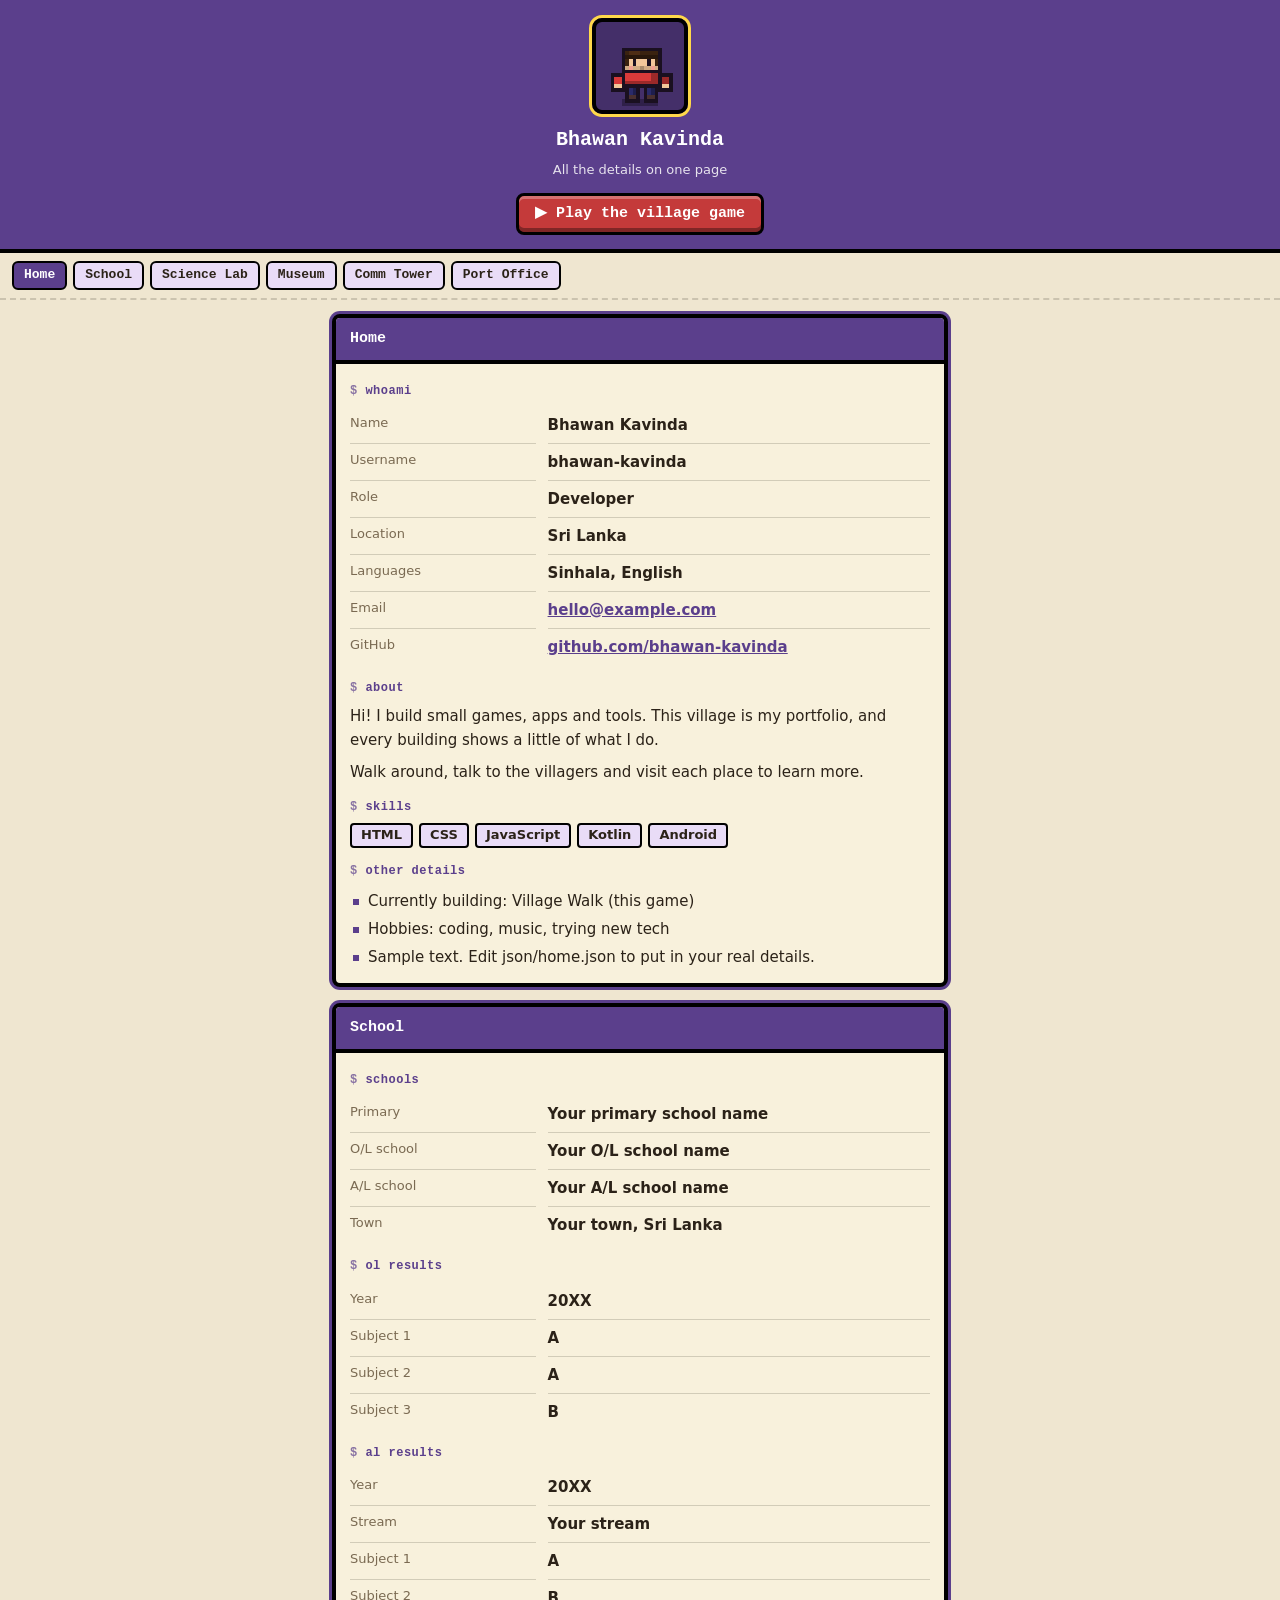
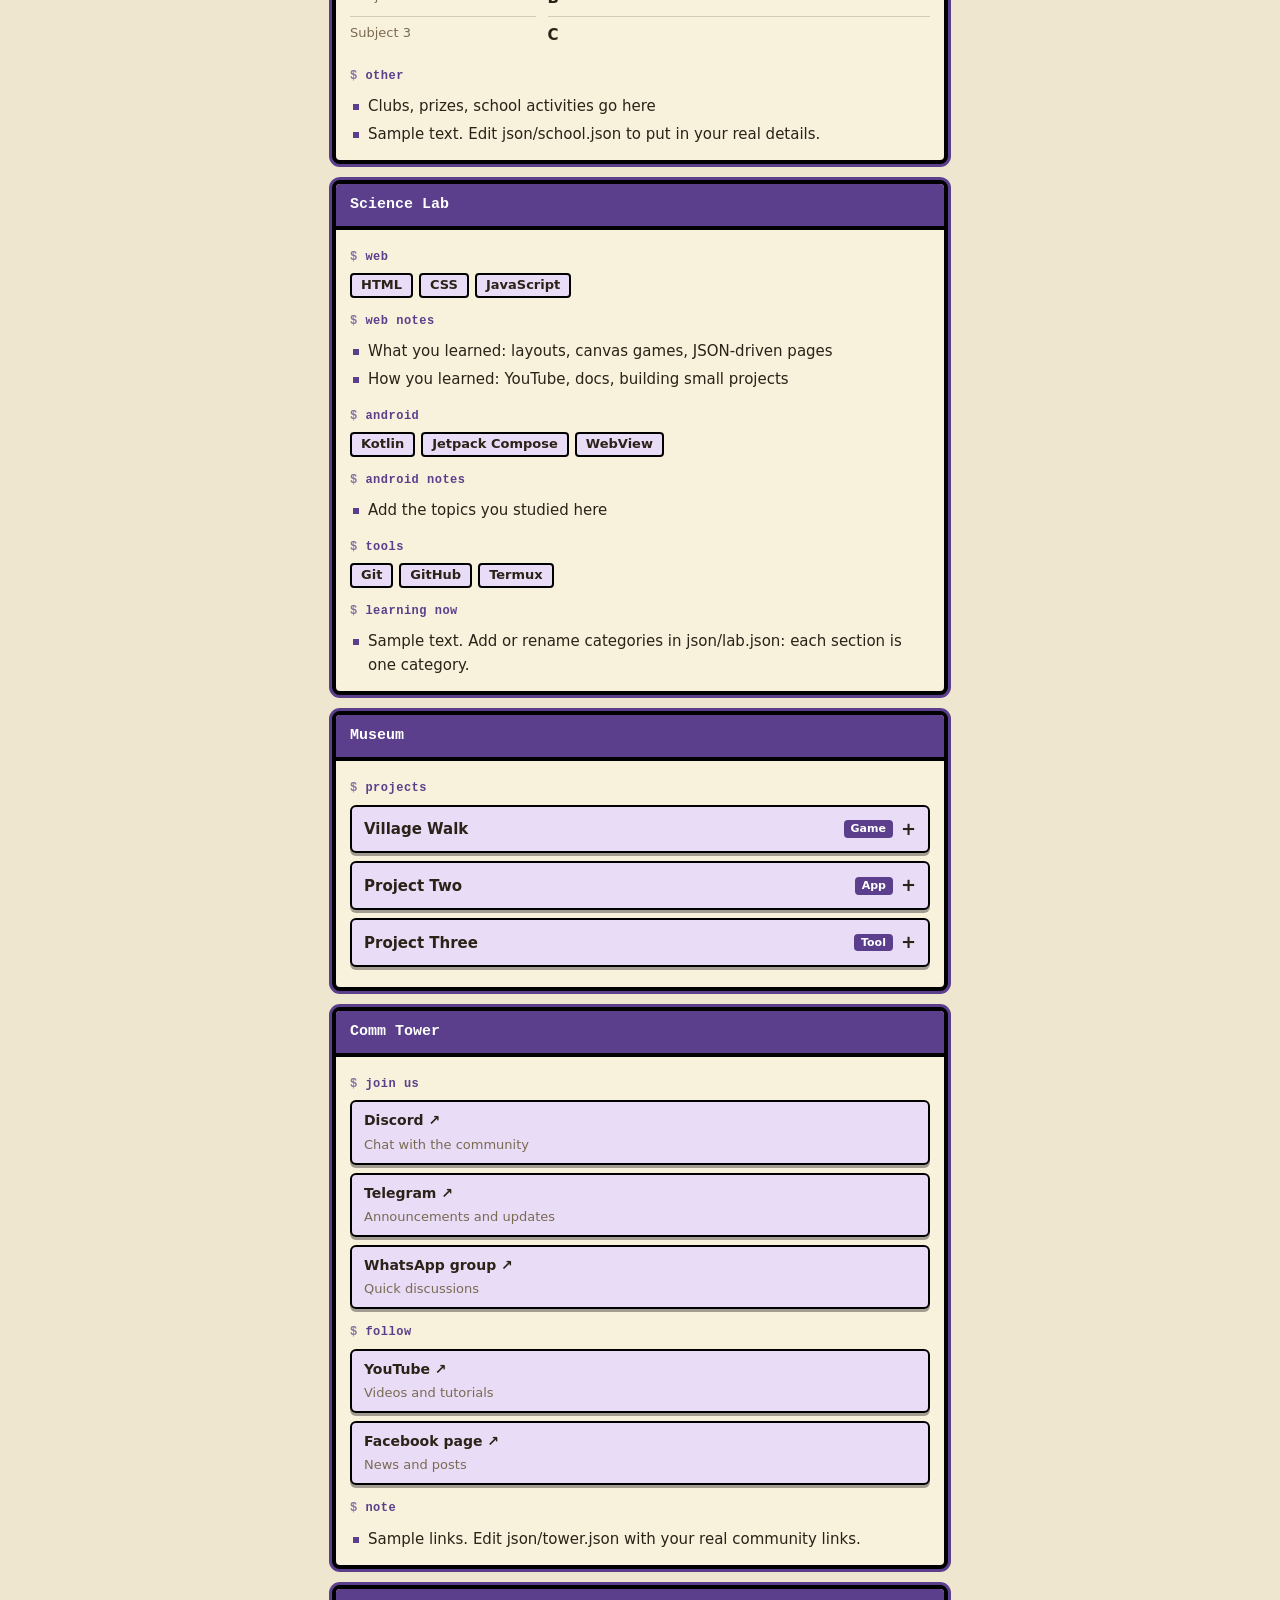
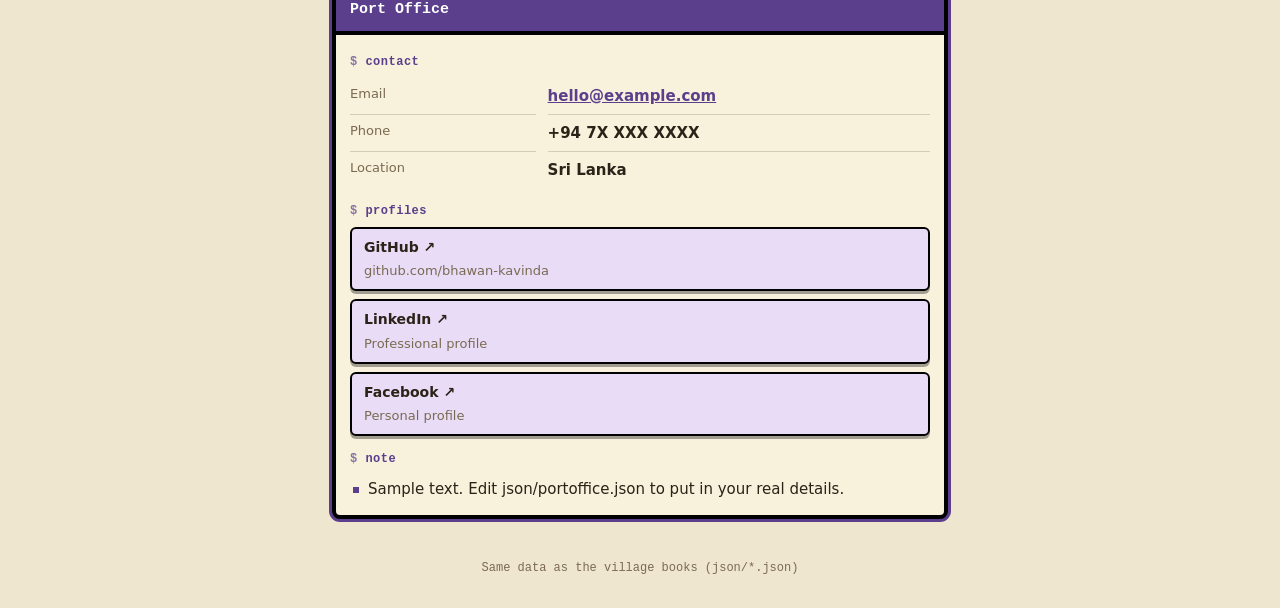
==== quick.html @ 288f342a "add quik veiw" ====
<!DOCTYPE html>
<html lang="en">
<head>
<meta charset="utf-8">
<title>Quick View - Village Walk</title>
<meta name="viewport" content="width=device-width, initial-scale=1, viewport-fit=cover">
<style>
:root{--bg:#efe6d0;--card:#f8f1dc;--fg:#2b2218;--mut:#7a6a52;--line:rgba(43,34,24,.18);--btn:#5b3f8c;--chip:#e9dcf7;box-sizing:border-box;padding-top:env(safe-area-inset-top,0px);padding-bottom:env(safe-area-inset-bottom,0px)}
@media (prefers-color-scheme:dark){:root:not([data-theme="light"]){--bg:#17111f;--card:#211a2f;--fg:#efe6d0;--mut:#a99dbd;--line:rgba(239,230,208,.16);--chip:#3a2d57}}
:root[data-theme="dark"]{--bg:#17111f;--card:#211a2f;--fg:#efe6d0;--mut:#a99dbd;--line:rgba(239,230,208,.16);--chip:#3a2d57}
*{box-sizing:border-box}html{scroll-behavior:smooth;scroll-padding-top:calc(env(safe-area-inset-top,0px) + 60px)}
body{margin:0;background:var(--bg);color:var(--fg);font:15px/1.6 system-ui,-apple-system,sans-serif}
.mono{font-family:"Courier New",ui-monospace,monospace}
header{background:var(--btn);color:#fff;border-bottom:4px solid #000;padding:18px 16px 14px;text-align:center}
header h1{margin:0;font-size:20px}header p{margin:4px 0 12px;font-size:13px;opacity:.85}
#av{display:block;margin:0 auto 10px;width:96px;height:96px;image-rendering:pixelated;background:rgba(0,0,0,.25);border:4px solid #000;border-radius:10px;box-shadow:0 0 0 3px #ffd84a}
.play{display:inline-block;background:#c43a3a;color:#fff;text-decoration:none;font-weight:700;border:3px solid #000;border-radius:8px;padding:6px 16px;box-shadow:inset 0 3px 0 rgba(255,255,255,.28),inset 0 -4px 0 rgba(0,0,0,.35)}
nav{position:sticky;top:env(safe-area-inset-top,0px);z-index:5;display:flex;gap:6px;overflow-x:auto;padding:8px 12px;background:var(--bg);border-bottom:2px dashed var(--line)}
nav::before{content:"";position:fixed;top:0;left:0;right:0;height:env(safe-area-inset-top,0px);background:var(--bg);z-index:-1}
nav a{flex:none;text-decoration:none;color:var(--fg);background:var(--chip);border:2px solid #000;border-radius:6px;padding:2px 10px;font-weight:700;font-size:13px}
nav a.on{background:var(--btn);color:#fff}
main{max-width:640px;margin:0 auto;padding:14px 12px 40px;display:grid;gap:16px}
section.bk{background:var(--card);border:4px solid #000;border-radius:8px;box-shadow:0 0 0 3px var(--btn);overflow:hidden}
section.bk>h2{margin:0;background:var(--btn);color:#fff;padding:9px 14px;font-size:15px;border-bottom:4px solid #000}
.in{padding:4px 14px 12px}
.sec h3{margin:14px 0 6px;font-size:12px;color:var(--btn);letter-spacing:.5px}.sec h3::before{content:"$ ";opacity:.7}
dl{margin:0;display:grid;grid-template-columns:minmax(84px,32%) 1fr;column-gap:12px}
dt,dd{margin:0;padding:6px 0;border-bottom:1px solid var(--line)}dt{color:var(--mut);font-size:13px}dd{font-weight:600;overflow-wrap:anywhere}
dl>:nth-last-child(-n+2){border-bottom:0}
p{margin:0 0 8px}a{color:var(--btn)}
.tags{display:flex;flex-wrap:wrap;gap:6px}.tags span{background:var(--chip);border:2px solid #000;border-radius:4px;padding:0 9px;font-weight:700;font-size:13px}
ul{margin:0;padding:0;list-style:none}li{position:relative;padding:2px 0 2px 18px}li::before{content:"";position:absolute;left:3px;top:.8em;width:6px;height:6px;background:var(--btn)}
.lnks{display:grid;gap:8px}.lnk{display:block;text-decoration:none;color:var(--fg);background:var(--chip);border:2px solid #000;border-radius:6px;padding:7px 12px;box-shadow:0 3px 0 rgba(0,0,0,.35)}
.lnk b{display:block;font-size:14px}.lnk span{font-size:13px;color:var(--mut)}
details{background:var(--chip);border:2px solid #000;border-radius:6px;margin-bottom:8px;box-shadow:0 3px 0 rgba(0,0,0,.35)}
summary{cursor:pointer;list-style:none;padding:8px 12px;display:flex;align-items:center;gap:8px;font-weight:700}
summary::-webkit-details-marker{display:none}summary::after{content:"+";font-size:18px}details[open] summary::after{content:"-"}
summary em{font-style:normal;font-size:11px;background:var(--btn);color:#fff;border-radius:4px;padding:0 7px;margin-left:auto}
details>.in{background:var(--card);border-top:2px solid #000;padding:6px 12px 8px}
.sm{color:var(--mut);font-size:13px}
footer{text-align:center;color:var(--mut);font-size:12px;padding:0 12px 30px}
</style>
</head>
<body>
<header>
<canvas id="av" width="24" height="24" aria-label="Game character"></canvas>
<h1 class="mono" id="nm">Quick View</h1>
<p id="sb">All the details on one page</p>
<a class="play mono" href="index.html#play">&#9654; Play the village game</a>
</header>
<nav id="nav" class="mono"></nav>
<main id="main"></main>
<footer class="mono">Same data as the village books (json/*.json)</footer>
<script>
/* Sections = the same json files the game books use. Add a line here + a json file to add a section. */
const SECS=[['home','Home'],['school','School'],['lab','Science Lab'],['museum','Museum'],['tower','Comm Tower'],['portoffice','Port Office']];
const cache={};
const el=(t,c,x)=>{const e=document.createElement(t);if(c)e.className=c;if(x!=null)e.textContent=x;return e};
const safe=u=>u&&/^(https?:|mailto:|tel:)/i.test(u);
const getJ=async n=>{if(cache[n])return cache[n];const r=await fetch('json/'+n+'.json');if(!r.ok)throw new Error(r.status);return cache[n]=await r.json()};
const fail=n=>el('p','sm','Could not load json/'+n+'.json (if you opened this file directly, use a local server or GitHub Pages).');
function body(d,into){
 for(const s of d.sections||[]){const sec=el('div','sec'),it=s.items||[];sec.append(el('h3','mono',s.heading||''));
  if(s.type==='fields'){const dl=el('dl');for(const f of it){dl.append(el('dt','',f.label));const dd=el('dd');
    if(safe(f.url)){const a=el('a','',f.value);a.href=f.url;a.target='_blank';a.rel='noopener noreferrer';dd.append(a)}else dd.textContent=f.value;dl.append(dd)}sec.append(dl)}
  else if(s.type==='tags'){const w=el('div','tags');for(const x of it)w.append(el('span','',x));sec.append(w)}
  else if(s.type==='list'){const u=el('ul');for(const x of it)u.append(el('li','',x));sec.append(u)}
  else if(s.type==='links'){const w=el('div','lnks');for(const x of it){const ok=safe(x.url),a=el(ok?'a':'div','lnk');if(ok){a.href=x.url;a.target='_blank';a.rel='noopener noreferrer'}
    a.append(el('b','',x.label+(ok?' \u2197':'')));if(x.desc)a.append(el('span','',x.desc));w.append(a)}sec.append(w)}
  else if(s.type==='cards'){for(const x of it){const dt=el('details'),sm=el('summary','',x.title||'');if(x.tag)sm.append(el('em','',x.tag));dt.append(sm);
    const box=el('div','in');if(x.summary)box.append(el('p','',x.summary));dt.append(box);
    if(x.file){let done=0;dt.addEventListener('toggle',async()=>{if(!dt.open||done)return;done=1;
      try{const pd=await getJ(x.file),w=el('div');body(pd,w);box.append(w)}catch(e){done=0;box.append(fail(x.file))}})}
    sec.append(dt)}}
  else for(const x of it)sec.append(el('p','',x));
  into.append(sec)}}
(async()=>{
 const main=document.getElementById('main'),nav=document.getElementById('nav');
 const res=await Promise.all(SECS.map(([n])=>getJ(n).then(d=>d,()=>null)));
 SECS.forEach(([n,label],i)=>{
  const a=el('a','',label);a.href='#'+n;nav.append(a);
  const sec=el('section','bk');sec.id=n;sec.append(el('h2','mono',label));const in_=el('div','in');
  if(res[i])body(res[i],in_);else in_.append(fail(n));sec.append(in_);main.append(sec)});
 if(res[0]){document.getElementById('nm').textContent=res[0].title||'Quick View';document.title=(res[0].title||'Portfolio')+' - Quick View'}
 const links=[...nav.children],secs=SECS.map(([n])=>document.getElementById(n));
 const spy=()=>{const y=scrollY+90;let k=0;secs.forEach((s,i)=>{if(s.offsetTop<=y)k=i});links.forEach((a,i)=>a.classList.toggle('on',i===k));links[k].scrollIntoView({block:'nearest',inline:'center'})};
 addEventListener('scroll',spy,{passive:true});spy();
})();
/* same pixel character as the game player (p.c in script.js) */
(()=>{const C={hair:'#3a2210',skin:'#f2c79a',shirt:'#d83a3a',pants:'#2a2a6a'};
 const dk=(h,k)=>{const n=parseInt(h.slice(1),16);return 'rgb('+[n>>16&255,n>>8&255,n&255].map(v=>Math.min(255,v*k|0)).join(',')+')'};
 const ctx=document.getElementById('av').getContext('2d'),P=(c,a,b,w,h)=>{ctx.fillStyle=c;ctx.fillRect(a,b,w,h)};
 const K='#1a1020',x=4,y=7,sk=C.skin,hr=C.hair,hd=dk(hr,.7),sh=dk(C.shirt,.72),pa=dk(C.pants,.72);
 P('rgba(0,0,0,.3)',x+3,y+14,10,2);P(K,x+4,y+10,4,5);P(K,x+9,y+10,4,5);P(C.pants,x+5,y+11,2,2);P(C.pants,x+10,y+11,2,2);P(pa,x+6,y+11,1,2);P(pa,x+11,y+11,1,2);P('#4a3030',x+5,y+13,2,1);P('#4a3030',x+10,y+13,2,1);
 P(K,x,y+7,4,5);P(C.shirt,x+1,y+8,2,2);P(sk,x+1,y+10,2,1);P(K,x+13,y+7,4,5);P(sh,x+14,y+8,2,2);P(sk,x+14,y+10,2,1);
 P(K,x+3,y+6,11,5);P(C.shirt,x+4,y+7,9,3);P(sh,x+11,y+7,2,3);P(sh,x+4,y+9,9,1);
 P(K,x+3,y,11,7);P(sk,x+4,y+1,9,5);P(dk(sk,.86),x+4,y+5,9,1);
 P(hr,x+4,y+1,9,2);P(hd,x+4,y+2,9,1);P(dk(hr,1.35),x+5,y+1,3,1);P(hr,x+4,y+3,1,2);P(hr,x+12,y+3,1,2);P(K,x+6,y+3,1,2);P(K,x+10,y+3,1,2);P('#f0a090',x+5,y+5,1,1);P('#f0a090',x+11,y+5,1,1);P(dk(sk,.7),x+8,y+5,1,1)})();
</script>
</body>
</html>
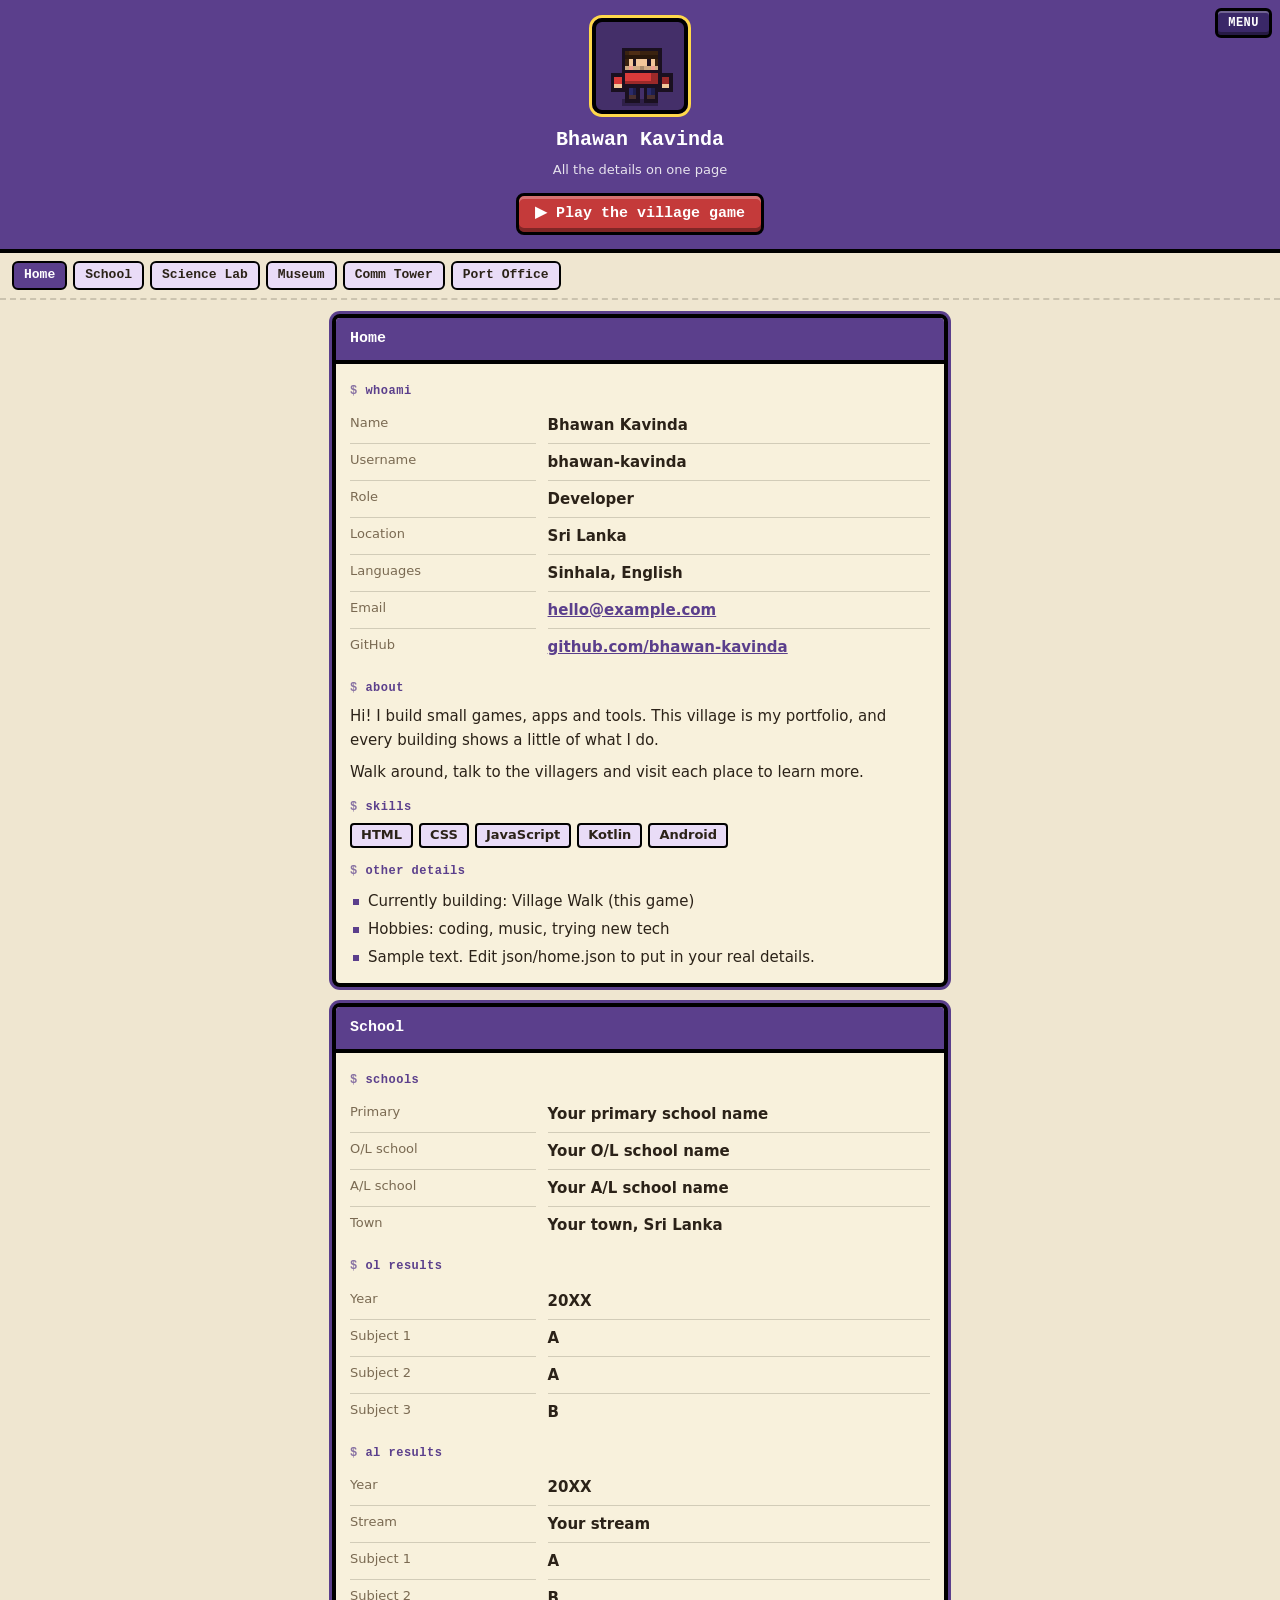
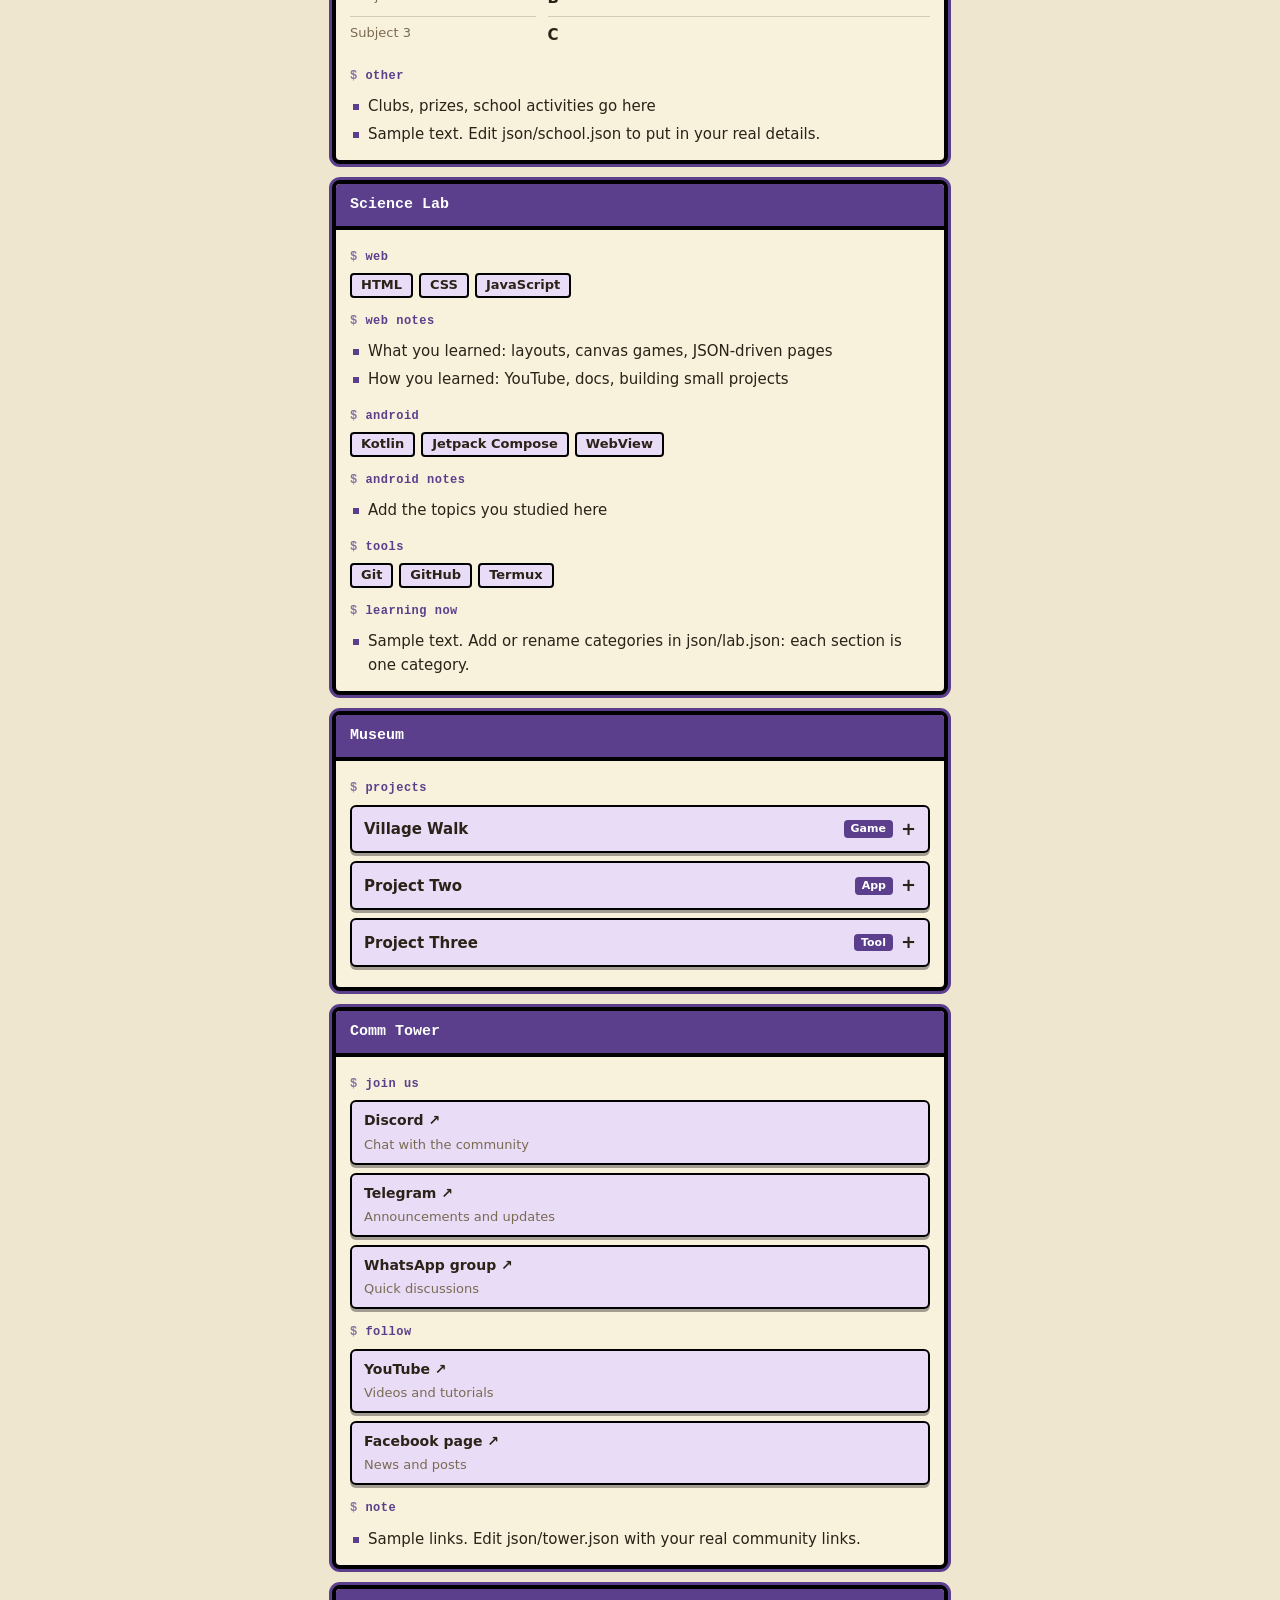
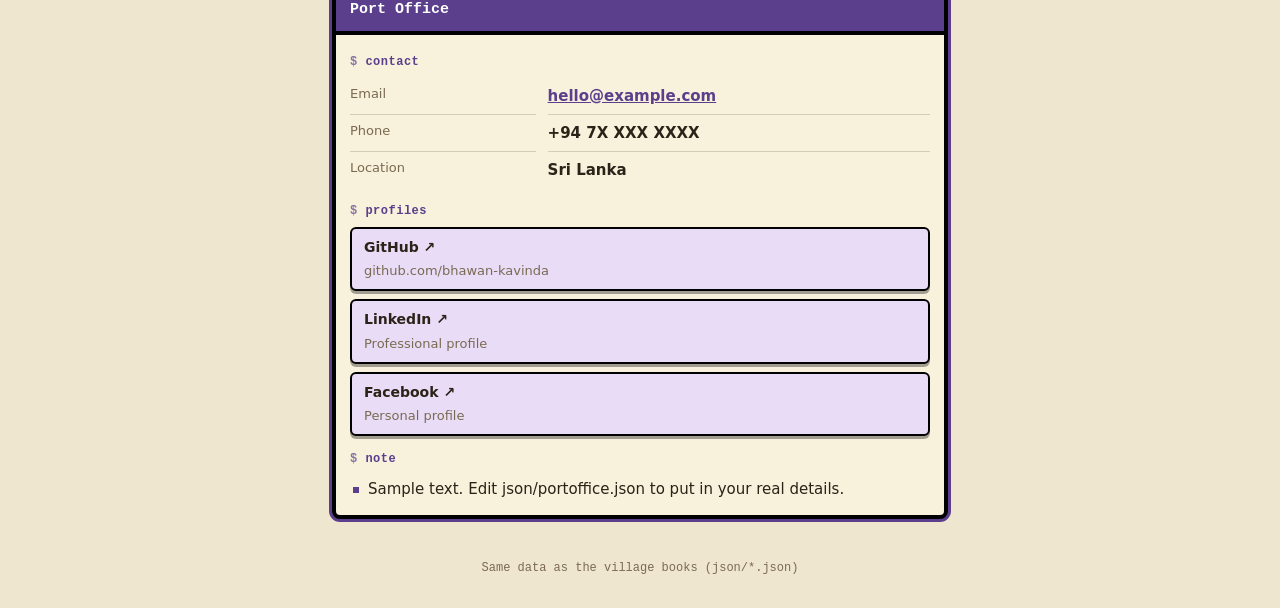
==== commit 9209a96d: "add menu botton" ====
--- a/quick.html
+++ b/quick.html
@@ -2,13 +2,13 @@
 <html lang="en">
 <head>
 <meta charset="utf-8">
-<title>Quick View - Village Walk</title>
+<title>Bhawan Kavinda - Quick View</title>
 <meta name="viewport" content="width=device-width, initial-scale=1, viewport-fit=cover">
 <style>
 :root{--bg:#efe6d0;--card:#f8f1dc;--fg:#2b2218;--mut:#7a6a52;--line:rgba(43,34,24,.18);--btn:#5b3f8c;--chip:#e9dcf7;box-sizing:border-box;padding-top:env(safe-area-inset-top,0px);padding-bottom:env(safe-area-inset-bottom,0px)}
 @media (prefers-color-scheme:dark){:root:not([data-theme="light"]){--bg:#17111f;--card:#211a2f;--fg:#efe6d0;--mut:#a99dbd;--line:rgba(239,230,208,.16);--chip:#3a2d57}}
 :root[data-theme="dark"]{--bg:#17111f;--card:#211a2f;--fg:#efe6d0;--mut:#a99dbd;--line:rgba(239,230,208,.16);--chip:#3a2d57}
-*{box-sizing:border-box}html{scroll-behavior:smooth;scroll-padding-top:calc(env(safe-area-inset-top,0px) + 60px)}
+*{box-sizing:border-box}html{scroll-padding-top:calc(env(safe-area-inset-top,0px) + 60px)}
 body{margin:0;background:var(--bg);color:var(--fg);font:15px/1.6 system-ui,-apple-system,sans-serif}
 .mono{font-family:"Courier New",ui-monospace,monospace}
 header{background:var(--btn);color:#fff;border-bottom:4px solid #000;padding:18px 16px 14px;text-align:center}
@@ -38,6 +38,18 @@
 summary em{font-style:normal;font-size:11px;background:var(--btn);color:#fff;border-radius:4px;padding:0 7px;margin-left:auto}
 details>.in{background:var(--card);border-top:2px solid #000;padding:6px 12px 8px}
 .sm{color:var(--mut);font-size:13px}
+#menu-btn{position:fixed;z-index:8;top:calc(env(safe-area-inset-top,0px) + 8px);right:8px;height:30px;padding:0 10px;border:3px solid #000;border-radius:6px;background:#3a2868;color:#fff;font:700 12px "Courier New",ui-monospace,monospace;letter-spacing:.5px;box-shadow:inset 0 2px 0 rgba(255,255,255,.28),inset 0 -3px 0 rgba(0,0,0,.35);-webkit-tap-highlight-color:transparent}
+nav{padding-right:76px}
+#start{position:fixed;inset:0;z-index:20;display:flex;align-items:center;justify-content:center;padding:max(12px,env(safe-area-inset-top)) 12px max(12px,env(safe-area-inset-bottom));background:rgba(8,5,16,.8)}
+#start[hidden]{display:none}
+.st-card{width:min(100%,400px);text-align:center;background:var(--card);color:var(--fg);border:4px solid #000;border-radius:8px;box-shadow:0 0 0 3px var(--btn),0 14px 36px rgba(0,0,0,.55);padding:22px 20px 18px;animation:shin .18s ease-out}
+@keyframes shin{from{transform:translateY(24px) scale(.97);opacity:0}}
+#st-av{display:block;margin:0 auto 10px;width:72px;height:72px;image-rendering:pixelated;background:rgba(0,0,0,.25);border:3px solid #000;border-radius:8px;box-shadow:0 0 0 3px #ffd84a}
+.st-card h2{margin:0 0 6px;font:700 20px/1.3 "Courier New",ui-monospace,monospace}
+.st-card p{margin:0 0 16px;color:var(--mut);font-size:14px}
+.st-card p.st-intro{margin:2px 0 12px;padding-bottom:12px;border-bottom:2px dashed var(--line);color:var(--fg);font-weight:600}
+#st-play{display:flex;align-items:center;justify-content:center;height:68px;border-radius:12px;background:#c43a3a;color:#fff;border:3px solid #000;text-decoration:none;font:700 20px "Courier New",ui-monospace,monospace;letter-spacing:.5px;box-shadow:inset 0 3px 0 rgba(255,255,255,.28),inset 0 -4px 0 rgba(0,0,0,.35)}
+#st-stay{display:inline-block;margin-top:16px;padding:6px 8px;color:var(--mut);font-size:14px;text-underline-offset:3px}
 footer{text-align:center;color:var(--mut);font-size:12px;padding:0 12px 30px}
 </style>
 </head>
@@ -51,6 +63,17 @@
 <nav id="nav" class="mono"></nav>
 <main id="main"></main>
 <footer class="mono">Same data as the village books (json/*.json)</footer>
+<button id="menu-btn" type="button" aria-label="Open menu: play or quick view">MENU</button>
+<div id="start" hidden role="dialog" aria-modal="true" aria-labelledby="st-t">
+<div class="st-card">
+<canvas id="st-av" width="24" height="24" aria-hidden="true"></canvas>
+<h2 id="st-t">Bhawan Kavinda</h2>
+<p class="st-intro" id="st-intro">Developer &middot; Sri Lanka</p>
+<p>Want to play the game, or just see the details quickly?</p>
+<a id="st-play" href="index.html#play">&#9654; PLAY THE GAME</a>
+<a id="st-stay" href="#">Stay in Quick view</a>
+</div>
+</div>
 <script>
 /* Sections = the same json files the game books use. Add a line here + a json file to add a section. */
 const SECS=[['home','Home'],['school','School'],['lab','Science Lab'],['museum','Museum'],['tower','Comm Tower'],['portoffice','Port Office']];
@@ -81,9 +104,10 @@
   const a=el('a','',label);a.href='#'+n;nav.append(a);
   const sec=el('section','bk');sec.id=n;sec.append(el('h2','mono',label));const in_=el('div','in');
   if(res[i])body(res[i],in_);else in_.append(fail(n));sec.append(in_);main.append(sec)});
- if(res[0]){document.getElementById('nm').textContent=res[0].title||'Quick View';document.title=(res[0].title||'Portfolio')+' - Quick View'}
- const links=[...nav.children],secs=SECS.map(([n])=>document.getElementById(n));
- const spy=()=>{const y=scrollY+90;let k=0;secs.forEach((s,i)=>{if(s.offsetTop<=y)k=i});links.forEach((a,i)=>a.classList.toggle('on',i===k));links[k].scrollIntoView({block:'nearest',inline:'center'})};
+ if(res[0]){const f={};for(const s of res[0].sections||[])if(s.type==='fields')for(const x of s.items)f[x.label]=x.value;if(res[0].title)document.getElementById('st-t').textContent=res[0].title;const l=[f.Role,f.Location].filter(Boolean).join(' \u00b7 ');if(l)document.getElementById('st-intro').textContent=l;document.getElementById('nm').textContent=res[0].title||'Quick View';document.title=(res[0].title||'Portfolio')+' - Quick View'}
+ let cur=-1;const links=[...nav.children],secs=SECS.map(([n])=>document.getElementById(n));
+ const spy=()=>{const y=scrollY+90;let k=0;secs.forEach((s,i)=>{if(s.offsetTop<=y)k=i});if(k!==cur){cur=k;links.forEach((a,i)=>a.classList.toggle('on',i===k));const a=links[k];nav.scrollTo({left:a.offsetLeft-(nav.clientWidth-a.offsetWidth)/2})}};
+ links.forEach((a,i)=>a.addEventListener('click',e=>{e.preventDefault();secs[i].scrollIntoView({behavior:'smooth'})}));
  addEventListener('scroll',spy,{passive:true});spy();
 })();
 /* same pixel character as the game player (p.c in script.js) */
@@ -95,7 +119,15 @@
  P(K,x,y+7,4,5);P(C.shirt,x+1,y+8,2,2);P(sk,x+1,y+10,2,1);P(K,x+13,y+7,4,5);P(sh,x+14,y+8,2,2);P(sk,x+14,y+10,2,1);
  P(K,x+3,y+6,11,5);P(C.shirt,x+4,y+7,9,3);P(sh,x+11,y+7,2,3);P(sh,x+4,y+9,9,1);
  P(K,x+3,y,11,7);P(sk,x+4,y+1,9,5);P(dk(sk,.86),x+4,y+5,9,1);
- P(hr,x+4,y+1,9,2);P(hd,x+4,y+2,9,1);P(dk(hr,1.35),x+5,y+1,3,1);P(hr,x+4,y+3,1,2);P(hr,x+12,y+3,1,2);P(K,x+6,y+3,1,2);P(K,x+10,y+3,1,2);P('#f0a090',x+5,y+5,1,1);P('#f0a090',x+11,y+5,1,1);P(dk(sk,.7),x+8,y+5,1,1)})();
+ P(hr,x+4,y+1,9,2);P(hd,x+4,y+2,9,1);P(dk(hr,1.35),x+5,y+1,3,1);P(hr,x+4,y+3,1,2);P(hr,x+12,y+3,1,2);P(K,x+6,y+3,1,2);P(K,x+10,y+3,1,2);P('#f0a090',x+5,y+5,1,1);P('#f0a090',x+11,y+5,1,1);P(dk(sk,.7),x+8,y+5,1,1);document.getElementById('st-av').getContext('2d').drawImage(document.getElementById('av'),0,0)})();
+</script>
+<script>
+/* MENU popup: same as the game (Play / stay in Quick view) */
+(()=>{const ST=document.getElementById('start'),close=()=>{ST.hidden=true};
+ document.getElementById('menu-btn').addEventListener('click',()=>{ST.hidden=false});
+ document.getElementById('st-stay').addEventListener('click',e=>{e.preventDefault();close()});
+ ST.addEventListener('click',e=>{if(e.target===ST)close()});
+ addEventListener('keydown',e=>{if(e.key==='Escape'&&!ST.hidden)close()})})();
 </script>
 </body>
 </html>
